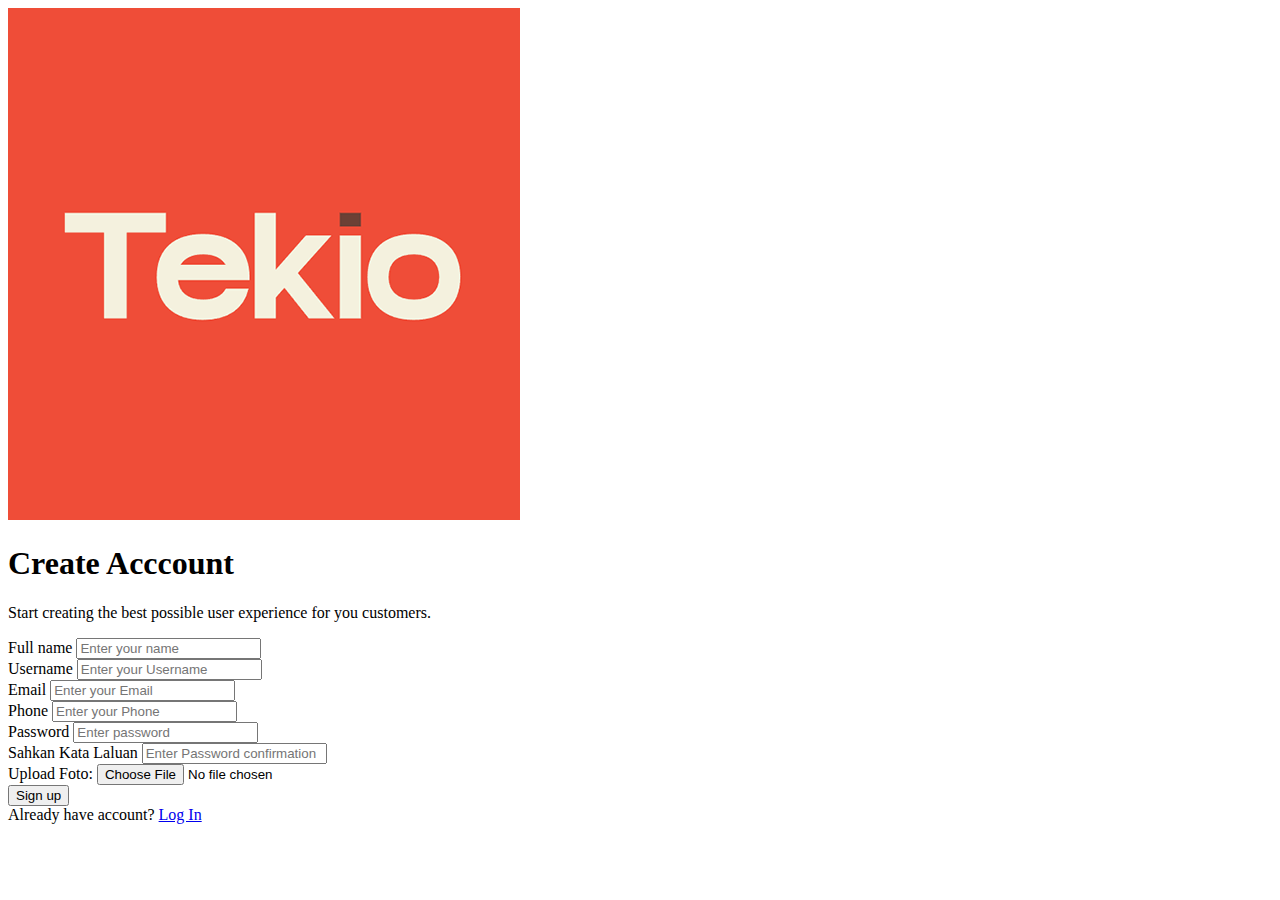
==== index.html @ 438a519e "Update index.html" ====
<!DOCTYPE html>
<html lang="en">

<head>
    <meta charset="utf-8">
    <meta http-equiv="X-UA-Compatible" content="IE=edge">
    <meta name="viewport" content="width=device-width, initial-scale=1, shrink-to-fit=no">
    <meta name="description" content="Responsive Admin &amp; Dashboard Template based on Bootstrap 5">
    <meta name="author" content="AdminKit">
    <meta name="keywords" content="adminkit, bootstrap, bootstrap 5, admin, dashboard, template, responsive, css, sass, html, theme, front-end, ui kit, web">

    <link rel="preconnect" href="https://fonts.gstatic.com">
    <link rel="shortcut icon" href="img/icons/icon-48x48.png" />

    <link rel="canonical" href="https://demo-basic.adminkit.io/pages-sign-up.html" />

    <title>Sign Up</title>

    <link href="css/app.css" rel="stylesheet">
    <link href="https://fonts.googleapis.com/css2?family=Inter:wght@300;400;600&display=swap" rel="stylesheet">
</head>

<body>
    <main class="d-flex w-100">
        <div class="container d-flex flex-column">
            <div class="row vh-100">
                <div class="col-sm-10 col-md-8 col-lg-6 col-xl-5 mx-auto d-table h-100">
                    <div class="d-table-cell align-middle">

                        <div class="text-center mt-4">
                            <img src="tekio.png">
                            <h1 class="h2 mt-3">Create Acccount</h1>
                            <p class="lead">
                                Start creating the best possible user experience for you customers.
                            </p>
                        </div>

                        <div class="card">
                            <div class="card-body">
                                <div class="m-sm-3">
                                    <form id="registerForm">                                       
                                        <div class="mb-3">
                                            <label class="form-label">Full name</label>
                                            <input class="form-control form-control-lg" type="text" id="name" required placeholder="Enter your name" />
                                        </div>
                                        <div class="mb-3">
                                            <label class="form-label">Username</label>
                                            <input class="form-control form-control-lg" type="text" id="username" required placeholder="Enter your Username" />
                                        </div>                                      
                                        <div class="mb-3">
                                            <label class="form-label">Email</label>
                                            <input class="form-control form-control-lg" type="email" id="email" required placeholder="Enter your Email" />
                                        </div>
                                        <div class="mb-3">
                                            <label class="form-label">Phone</label>
                                            <input class="form-control form-control-lg" type="number" id="contact" required placeholder="Enter your Phone" />
                                        </div>                                      
                                        <div class="mb-3">
                                            <label class="form-label">Password</label>
                                            <input class="form-control form-control-lg" type="password" id="password" required placeholder="Enter password" />
                                        </div>
                                        <div class="mb-3">
                                            <label class="form-label">Sahkan Kata Laluan</label>
                                            <input type="password" id="password_confirmation" class="form-control form-control-lg" required placeholder="Enter Password confirmation" required>
                                        </div>  
                                        <div class="mb-3">
                                            <label for="photo" class="form-label">Upload Foto:</label>
                                            <input type="file" class="form-control form-control-lg" id="photo" accept="image/*">
                                        </div>                                      
                                        <div class="d-grid gap-2 mt-3">
                                            <button type="button" class="btn btn-primary w-100" onclick="register()">Sign up</button>
                                        </div>
                                    </form>
                                </div>
                            </div>
                        </div>
                        <div class="text-center mb-3">
                            Already have account? <a href="signin.html">Log In</a>
                        </div>
                    </div>
                </div>
            </div>
        </div>
    </main>
    <script src="js/signup.js"></script>
    

</body>

</html>
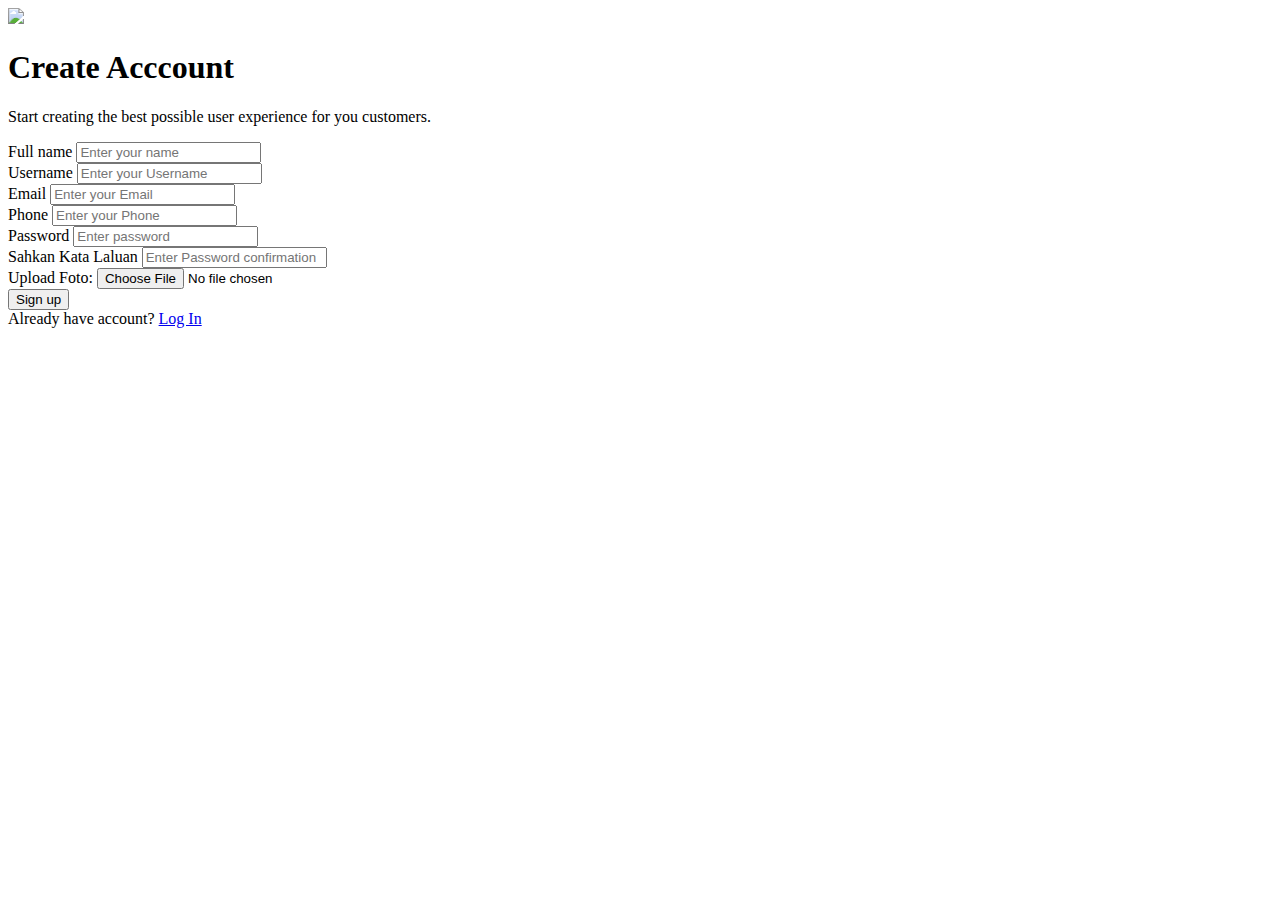
==== commit 5f8cf73d: "2nd" ====
--- a/index.html
+++ b/index.html
@@ -28,7 +28,7 @@
                     <div class="d-table-cell align-middle">
 
                         <div class="text-center mt-4">
-                            <img src="tekio.png">
+                            <img src="img/tekio.png">
                             <h1 class="h2 mt-3">Create Acccount</h1>
                             <p class="lead">
                                 Start creating the best possible user experience for you customers.
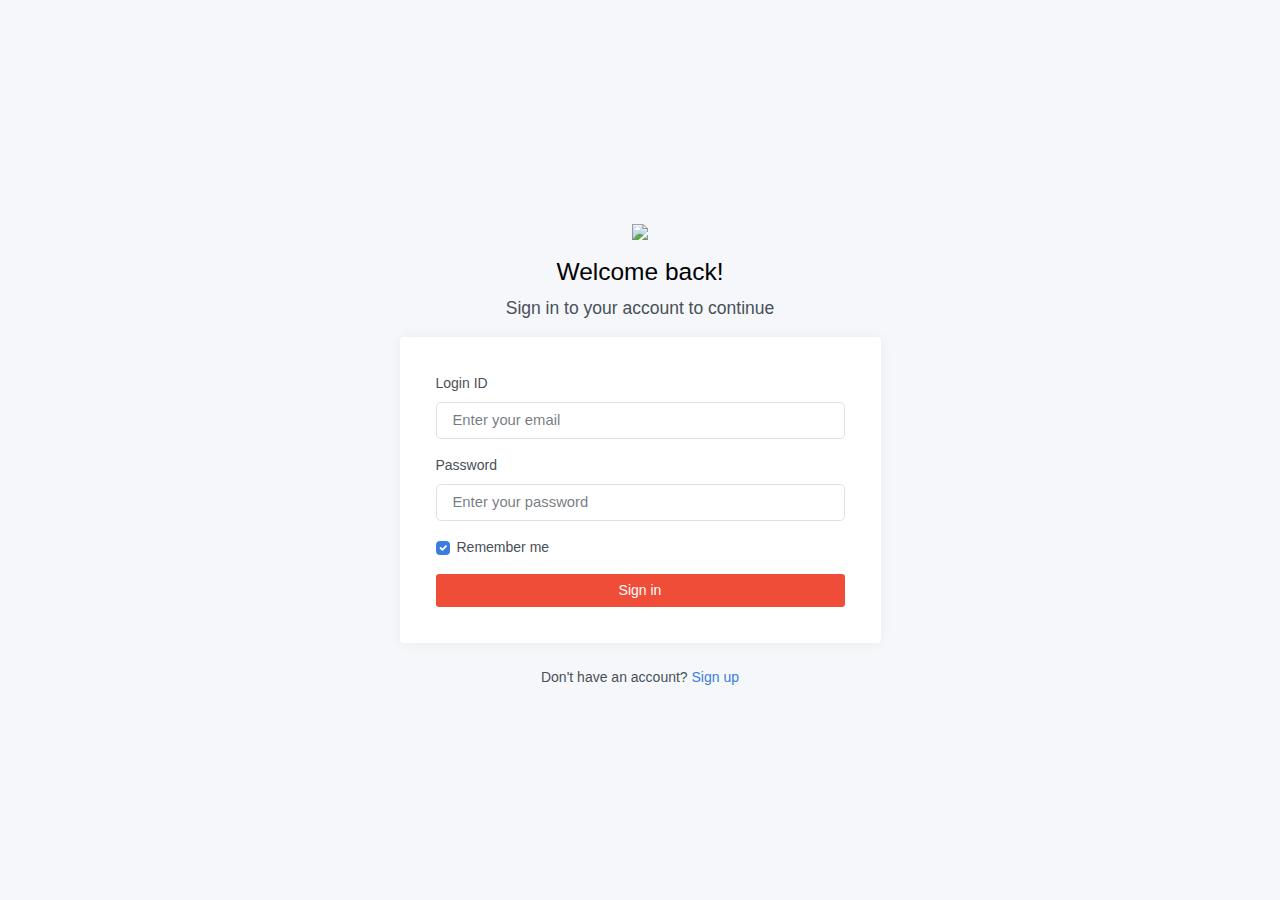
==== commit 9af2c0c6: "3rd Commit" ====
--- a/index.html
+++ b/index.html
@@ -1,90 +1,305 @@
-<!DOCTYPE html>
+<!doctype html>
 <html lang="en">
-
-<head>
+  <head>
     <meta charset="utf-8">
-    <meta http-equiv="X-UA-Compatible" content="IE=edge">
-    <meta name="viewport" content="width=device-width, initial-scale=1, shrink-to-fit=no">
-    <meta name="description" content="Responsive Admin &amp; Dashboard Template based on Bootstrap 5">
-    <meta name="author" content="AdminKit">
-    <meta name="keywords" content="adminkit, bootstrap, bootstrap 5, admin, dashboard, template, responsive, css, sass, html, theme, front-end, ui kit, web">
-
-    <link rel="preconnect" href="https://fonts.gstatic.com">
-    <link rel="shortcut icon" href="img/icons/icon-48x48.png" />
-
-    <link rel="canonical" href="https://demo-basic.adminkit.io/pages-sign-up.html" />
-
-    <title>Sign Up</title>
-
-    <link href="css/app.css" rel="stylesheet">
-    <link href="https://fonts.googleapis.com/css2?family=Inter:wght@300;400;600&display=swap" rel="stylesheet">
-</head>
-
-<body>
-    <main class="d-flex w-100">
-        <div class="container d-flex flex-column">
-            <div class="row vh-100">
-                <div class="col-sm-10 col-md-8 col-lg-6 col-xl-5 mx-auto d-table h-100">
-                    <div class="d-table-cell align-middle">
-
-                        <div class="text-center mt-4">
-                            <img src="img/tekio.png">
-                            <h1 class="h2 mt-3">Create Acccount</h1>
-                            <p class="lead">
-                                Start creating the best possible user experience for you customers.
-                            </p>
+    <meta name="viewport" content="width=device-width, initial-scale=1">
+    <title>Bootstrap demo</title>
+    <link href="https://cdn.jsdelivr.net/npm/bootstrap@5.3.3/dist/css/bootstrap.min.css" rel="stylesheet" integrity="sha384-QWTKZyjpPEjISv5WaRU9OFeRpok6YctnYmDr5pNlyT2bRjXh0JMhjY6hW+ALEwIH" crossorigin="anonymous">
+    <!-- Google Fonts -->
+    <link href="https://fonts.googleapis.com/css2?family=Open+Sans:wght@300;400;500;600;700&display=swap" rel="stylesheet">
+    <link rel="stylesheet" href="https://cdn.jsdelivr.net/npm/bootstrap-icons@1.11.3/font/bootstrap-icons.min.css">
+    <link rel="stylesheet" href="https://cdnjs.cloudflare.com/ajax/libs/font-awesome/4.7.0/css/font-awesome.css">
+    <script src="https://code.jquery.com/jquery-3.6.0.min.js"></script>
+    <link rel="stylesheet" href="css/style.css">
+  </head>
+  <body>
+
+    <!-- char-area -->
+
+                    <div class="chat-area">
+                        <!-- chatlist -->
+                        <div class="list-icon shadow-sm">
+                            <img src="img/tekio.png" width="100%">
                         </div>
-
-                        <div class="card">
-                            <div class="card-body">
-                                <div class="m-sm-3">
-                                    <form id="registerForm">                                       
-                                        <div class="mb-3">
-                                            <label class="form-label">Full name</label>
-                                            <input class="form-control form-control-lg" type="text" id="name" required placeholder="Enter your name" />
-                                        </div>
-                                        <div class="mb-3">
-                                            <label class="form-label">Username</label>
-                                            <input class="form-control form-control-lg" type="text" id="username" required placeholder="Enter your Username" />
-                                        </div>                                      
-                                        <div class="mb-3">
-                                            <label class="form-label">Email</label>
-                                            <input class="form-control form-control-lg" type="email" id="email" required placeholder="Enter your Email" />
-                                        </div>
-                                        <div class="mb-3">
-                                            <label class="form-label">Phone</label>
-                                            <input class="form-control form-control-lg" type="number" id="contact" required placeholder="Enter your Phone" />
-                                        </div>                                      
-                                        <div class="mb-3">
-                                            <label class="form-label">Password</label>
-                                            <input class="form-control form-control-lg" type="password" id="password" required placeholder="Enter password" />
-                                        </div>
-                                        <div class="mb-3">
-                                            <label class="form-label">Sahkan Kata Laluan</label>
-                                            <input type="password" id="password_confirmation" class="form-control form-control-lg" required placeholder="Enter Password confirmation" required>
-                                        </div>  
-                                        <div class="mb-3">
-                                            <label for="photo" class="form-label">Upload Foto:</label>
-                                            <input type="file" class="form-control form-control-lg" id="photo" accept="image/*">
-                                        </div>                                      
-                                        <div class="d-grid gap-2 mt-3">
-                                            <button type="button" class="btn btn-primary w-100" onclick="register()">Sign up</button>
-                                        </div>
-                                    </form>
+                        
+                        <div class="chatlist">
+                            <div class="modal-dialog-scrollable">
+                                <div class="modal-content">
+                                    <div class="chat-header shadow-sm">
+                                        <div class="msg-search">
+                                            <input type="text" class="form-control" id="inlineFormInputGroup" placeholder="Search" aria-label="search">
+                                            <a class="add" href="#"><img class="img-fluid" src="https://mehedihtml.com/chatbox/assets/img/add.svg" alt="add"></a>
+                                        </div>
+
+                                        <ul class="nav nav-tabs" id="myTab" role="tablist">
+                                            <li class="nav-item" role="presentation">
+                                                <button class="nav-link active" id="Open-tab" data-bs-toggle="tab" data-bs-target="#Open" type="button" role="tab" aria-controls="Open" aria-selected="true">Open</button>
+                                            </li>
+                                            <li class="nav-item" role="presentation">
+                                                <button class="nav-link" id="Closed-tab" data-bs-toggle="tab" data-bs-target="#Closed" type="button" role="tab" aria-controls="Closed" aria-selected="false">Closed</button>
+                                            </li>
+                                        </ul>
+                                    </div>
+
+                                    <div class="modal-body">
+                                        <!-- chat-list -->
+                                        <div class="chat-lists mt-5">
+                                            <div class="tab-content" id="myTabContent">
+                                                <div class="tab-pane fade show active" id="Open" role="tabpanel" aria-labelledby="Open-tab">
+                                                    <!-- chat-list -->
+                                                    <div class="chat-list">
+                                                        <a href="#" class="d-flex align-items-center p-1 shadow-sm">
+                                                            <div class="flex-shrink-0">
+                                                                <img class="img-fluid" src="https://mehedihtml.com/chatbox/assets/img/user.png" alt="user img" width="80%">
+                                                                <span class="active"></span>
+                                                            </div>
+                                                            <div class="flex-grow-1 ms-3">
+                                                                <h3>Mehedi Hasan</h3>
+                                                                <p>front end developer</p>
+                                                            </div>
+                                                        </a>
+                                                        
+                                                        <a href="#" class="d-flex align-items-center p-1 shadow-sm">
+                                                            <div class="flex-shrink-0">
+                                                                <img class="img-fluid" src="https://mehedihtml.com/chatbox/assets/img/user.png" alt="user img">
+                                                            </div>
+                                                            <div class="flex-grow-1 ms-3">
+                                                                <h3>Ryhan</h3>
+                                                                <p>front end developer</p>
+                                                            </div>
+                                                        </a>
+                                                        
+                                                        <a href="#" class="d-flex align-items-center">
+                                                            <div class="flex-shrink-0">
+                                                                <img class="img-fluid" src="https://mehedihtml.com/chatbox/assets/img/user.png" alt="user img">
+                                                            </div>
+                                                            <div class="flex-grow-1 ms-3">
+                                                                <h3>Malek Hasan</h3>
+                                                                <p>front end developer</p>
+                                                            </div>
+                                                        </a>
+                                                        <a href="#" class="d-flex align-items-center">
+                                                            <div class="flex-shrink-0">
+                                                                <img class="img-fluid" src="https://mehedihtml.com/chatbox/assets/img/user.png" alt="user img">
+                                                            </div>
+                                                            <div class="flex-grow-1 ms-3">
+                                                                <h3>Sadik Hasan</h3>
+                                                                <p>front end developer</p>
+                                                            </div>
+                                                        </a>
+                                                        <a href="#" class="d-flex align-items-center">
+                                                            <div class="flex-shrink-0">
+                                                                <img class="img-fluid" src="https://mehedihtml.com/chatbox/assets/img/user.png" alt="user img">
+                                                            </div>
+                                                            <div class="flex-grow-1 ms-3">
+                                                                <h3>Bulu </h3>
+                                                                <p>front end developer</p>
+                                                            </div>
+                                                        </a>
+
+
+
+                                                    </div>
+                                                    <!-- chat-list -->
+                                                </div>
+                                                <div class="tab-pane fade" id="Closed" role="tabpanel" aria-labelledby="Closed-tab">
+
+                                                    <!-- chat-list -->
+                                                    <div class="chat-list">
+                                                        <a href="#" class="d-flex align-items-center">
+                                                            <div class="flex-shrink-0">
+                                                                <img class="img-fluid" src="https://mehedihtml.com/chatbox/assets/img/user.png" alt="user img">
+                                                                <span class="active"></span>
+                                                            </div>
+                                                            <div class="flex-grow-1 ms-3">
+                                                                <h3>Mehedi Hasan</h3>
+                                                                <p>front end developer</p>
+                                                            </div>
+                                                        </a>
+                                                        <a href="#" class="d-flex align-items-center">
+                                                            <div class="flex-shrink-0">
+                                                                <img class="img-fluid" src="https://mehedihtml.com/chatbox/assets/img/user.png" alt="user img">
+                                                            </div>
+                                                            <div class="flex-grow-1 ms-3">
+                                                                <h3>Ryhan</h3>
+                                                                <p>front end developer</p>
+                                                            </div>
+                                                        </a>
+                                                        <a href="#" class="d-flex align-items-center">
+                                                            <div class="flex-shrink-0">
+                                                                <img class="img-fluid" src="https://mehedihtml.com/chatbox/assets/img/user.png" alt="user img">
+                                                            </div>
+                                                            <div class="flex-grow-1 ms-3">
+                                                                <h3>Malek Hasan</h3>
+                                                                <p>front end developer</p>
+                                                            </div>
+                                                        </a>
+                                                        <a href="#" class="d-flex align-items-center">
+                                                            <div class="flex-shrink-0">
+                                                                <img class="img-fluid" src="https://mehedihtml.com/chatbox/assets/img/user.png" alt="user img">
+                                                            </div>
+                                                            <div class="flex-grow-1 ms-3">
+                                                                <h3>Sadik Hasan</h3>
+                                                                <p>front end developer</p>
+                                                            </div>
+                                                        </a>
+                                                        <a href="#" class="d-flex align-items-center">
+                                                            <div class="flex-shrink-0">
+                                                                <img class="img-fluid" src="https://mehedihtml.com/chatbox/assets/img/user.png" alt="user img">
+                                                            </div>
+                                                            <div class="flex-grow-1 ms-3">
+                                                                <h3>Bulu </h3>
+                                                                <p>front end developer</p>
+                                                            </div>
+                                                        </a>
+
+
+                                                    </div>
+                                                    <!-- chat-list -->
+                                                </div>
+                                            </div>
+
+                                        </div>
+                                        <!-- chat-list -->
+                                    </div>
                                 </div>
                             </div>
                         </div>
-                        <div class="text-center mb-3">
-                            Already have account? <a href="signin.html">Log In</a>
+                        <!-- chatlist -->
+
+
+
+                        <!-- chatbox -->
+                        <div class="chatbox border-0 shadow">
+                            <div class="modal-dialog-scrollable">
+                                <div class="modal-content">
+                                    <div class="msg-head border-0 shadow">
+                                        <div class="row">
+                                            <div class="col-8">
+                                                <div class="d-flex align-items-center">
+                                                    <span class="chat-icon"><img class="img-fluid" src="https://mehedihtml.com/chatbox/assets/img/arroleftt.svg" alt="image title"></span>
+                                                    <div class="flex-shrink-0">
+                                                        <img class="img-fluid" src="https://mehedihtml.com/chatbox/assets/img/user.png" alt="user img">
+                                                    </div>
+                                                    <div class="flex-grow-1 ms-3">
+                                                        <h3>Mehedi Hasan</h3>
+                                                        <p>front end developer</p>
+                                                    </div>
+                                                </div>
+                                            </div>
+                                            <div class="col-4">
+                                                <ul class="moreoption">
+                                                    <li class="navbar nav-item dropdown">
+                                                        <a class="nav-link dropdown-toggle" href="#" role="button" data-bs-toggle="dropdown" aria-expanded="false"><i class="fa fa-ellipsis-v" aria-hidden="true"></i></a>
+                                                        <ul class="dropdown-menu">
+                                                            <li><a class="dropdown-item" href="#">Action</a></li>
+                                                            <li><a class="dropdown-item" href="#">Another action</a></li>
+                                                            <li>
+                                                                <hr class="dropdown-divider">
+                                                            </li>
+                                                            <li><a class="dropdown-item" href="#">Something else here</a></li>
+															<li><a class="dropdown-item" href="#" onclick="Logout()">Logout</a></li>
+                                                        </ul>
+                                                    </li>
+                                                </ul>
+                                            </div>
+                                        </div>
+                                    </div>
+
+
+                                    <div class="modal-body background">
+                                        <div class="msg-body p-5">
+                                            <ul>
+                                                <li class="sender">
+                                                    <p class="shadow"> Hey, Are you there? </p>
+                                                    <span class="time">10:06 am</span>
+                                                </li>
+                                                <li class="sender">
+                                                    <p> Hey, Are you there? </p>
+                                                    <span class="time">10:16 am</span>
+                                                </li>
+                                                <li class="repaly">
+                                                    <p class="shadow">yes!</p>
+                                                    <span class="time">10:20 am</span>
+                                                </li>
+                                                <li class="sender">
+                                                    <p class="shadow"> Hey, Are you there? </p>
+                                                    <span class="time">10:26 am</span>
+                                                </li>
+                                                <li class="sender">
+                                                    <p class="shadow"> Hey, Are you there? </p>
+                                                    <span class="time">10:32 am</span>
+                                                </li>
+                                                <li class="repaly">
+                                                    <p class="shadow">How are you?</p>
+                                                    <span class="time">10:35 am</span>
+                                                </li>
+                                                <li>
+                                                    <div class="divider">
+                                                        <h6>Today</h6>
+                                                    </div>
+                                                </li>
+
+                                                <li class="repaly">
+                                                    <p> yes, tell me</p>
+                                                    <span class="time">10:36 am</span>
+                                                </li>
+                                                <li class="repaly">
+                                                    <p>yes... on it</p>
+                                                    <span class="time">junt now</span>
+                                                </li>
+
+                                            </ul>
+                                        </div>
+                                    </div>
+
+                                    <div class="send-box border-0 shadow-lg">
+                                        <form action="">
+                                            <!-- Textarea with icon on the left and right -->
+                                            <div class="input-group">
+                                              <span class="input-group-text">
+                                                <i class="bi bi-emoji-smile"></i>&nbsp;&nbsp;
+                                              </span>
+                                              <textarea class="form-control border-start-0 border-end-0" placeholder="Write message…" rows="2" aria-label="message…"></textarea>
+                                              <span class="input-group-text">
+                                                <i class="fa fa-paper-plane"></i>
+                                              </span>
+                                            </div>
+                                        </form>
+
+                                        <div class="send-btns">
+                                            <div class="attach">
+                                                <div class="button-wrapper">
+                                                    <span class="label">
+                                                        <img class="img-fluid" src="https://mehedihtml.com/chatbox/assets/img/upload.svg" alt="image title"> attached file 
+                                                    </span><input type="file" name="upload" id="upload" class="upload-box" placeholder="Upload File" aria-label="Upload File">
+                                                </div>
+
+                                                <select class="form-control" id="exampleFormControlSelect1">
+                                                    <option>Select template</option>
+                                                    <option>Template 1</option>
+                                                    <option>Template 2</option>
+                                                </select>
+
+                                                <div class="add-apoint">
+                                                    <a href="#" data-toggle="modal" data-target="#exampleModal4"><svg xmlns="http://www.w3.org/2000/svg" width="16" height="16" viewbox="0 0 16 16" fill="none"><path d="M8 16C3.58862 16 0 12.4114 0 8C0 3.58862 3.58862 0 8 0C12.4114 0 16 3.58862 16 8C16 12.4114 12.4114 16 8 16ZM8 1C4.14001 1 1 4.14001 1 8C1 11.86 4.14001 15 8 15C11.86 15 15 11.86 15 8C15 4.14001 11.86 1 8 1Z" fill="#7D7D7D"/><path d="M11.5 8.5H4.5C4.224 8.5 4 8.276 4 8C4 7.724 4.224 7.5 4.5 7.5H11.5C11.776 7.5 12 7.724 12 8C12 8.276 11.776 8.5 11.5 8.5Z" fill="#7D7D7D"/><path d="M8 12C7.724 12 7.5 11.776 7.5 11.5V4.5C7.5 4.224 7.724 4 8 4C8.276 4 8.5 4.224 8.5 4.5V11.5C8.5 11.776 8.276 12 8 12Z" fill="#7D7D7D"/></svg> Appoinment</a>
+                                                </div>
+                                            </div>
+                                        </div>
+
+                                    </div>
+                                </div>
+                            </div>
                         </div>
                     </div>
-                </div>
-            </div>
-        </div>
-    </main>
-    <script src="js/signup.js"></script>
-    
-
-</body>
-
+                    <!-- chatbox -->
+
+
+
+    <!-- char-area -->
+    <!-- char-area -->
+
+    <script src="js/index.js"></script>
+    <script src="https://cdn.jsdelivr.net/npm/bootstrap@5.3.3/dist/js/bootstrap.bundle.min.js" integrity="sha384-YvpcrYf0tY3lHB60NNkmXc5s9fDVZLESaAA55NDzOxhy9GkcIdslK1eN7N6jIeHz" crossorigin="anonymous"></script>
+  </body>
 </html>
--- a/css/style.css
+++ b/css/style.css
@@ -0,0 +1,783 @@
+/* **********************************
+Reset CSS
+************************************** */
+
+html,
+body,
+div,
+span,
+applet,
+object,
+iframe,
+h1,
+h2,
+h3,
+h4,
+h5,
+h6,
+p,
+blockquote,
+pre,
+a,
+abbr,
+acronym,
+address,
+big,
+cite,
+code,
+del,
+dfn,
+em,
+img,
+ins,
+kbd,
+q,
+s,
+samp,
+small,
+strike,
+strong,
+sub,
+sup,
+tt,
+var,
+b,
+u,
+i,
+center,
+dl,
+dt,
+dd,
+ol,
+ul,
+li,
+fieldset,
+form,
+label,
+legend,
+table,
+caption,
+tbody,
+tfoot,
+thead,
+tr,
+th,
+td,
+article,
+aside,
+canvas,
+details,
+embed,
+figure,
+figcaption,
+footer,
+header,
+hgroup,
+menu,
+nav,
+output,
+ruby,
+section,
+summary,
+time,
+mark,
+audio,
+video {
+    margin: 0;
+    padding: 0;
+    border: 0;
+    font-size: 100%;
+    font: inherit;
+    vertical-align: baseline;
+}
+
+
+/* HTML5 display-role reset for older browsers */
+
+article,
+aside,
+details,
+figcaption,
+figure,
+footer,
+header,
+hgroup,
+menu,
+nav,
+section {
+    display: block;
+}
+
+body {
+    line-height: 1.5;
+}
+
+ol,
+ul {
+    list-style: none;
+}
+
+blockquote,
+q {
+    quotes: none;
+}
+
+blockquote:before,
+blockquote:after,
+q:before,
+q:after {
+    content: '';
+    content: none;
+}
+
+table {
+    border-collapse: collapse;
+    border-spacing: 0;
+}
+
+
+/********************************
+ Typography Style
+******************************** */
+
+body {
+    margin: 0;
+    font-family: 'Open Sans', sans-serif;
+    line-height: 1.5;
+    -webkit-font-smoothing: antialiased;
+    -moz-osx-font-smoothing: grayscale;
+}
+
+html {
+    min-height: 100%;
+    -webkit-font-smoothing: antialiased;
+    -moz-osx-font-smoothing: grayscale;
+}
+
+h1 {
+    font-size: 36px;
+}
+
+h2 {
+    font-size: 30px;
+}
+
+h3 {
+    font-size: 26px;
+}
+
+h4 {
+    font-size: 22px;
+}
+
+h5 {
+    font-size: 18px;
+}
+
+h6 {
+    font-size: 16px;
+}
+
+p {
+    font-size: 15px;
+}
+
+a {
+    text-decoration: none;
+    font-size: 15px;
+}
+
+* {
+  margin-bottom: 0;
+}
+
+
+/* *******************************
+message-area
+******************************** */
+
+.message-area {
+    height: 100vh;
+    overflow: hidden;
+    padding: 30px 0;
+    background: #f5f5f5;
+}
+
+.chat-area {
+    position: relative;
+    width: 100%;
+    background-color: #fff;
+    border-radius: 0.3rem;
+    height: 100vh;
+    overflow: hidden;
+    min-height: calc(100% - 1rem);
+}
+
+.list-icon{	
+    outline: 0;
+    height: 100%;
+    overflow: hidden;
+    width: 70px;
+    float: left;
+    padding: 15px;	
+}
+
+.chatlist {
+    outline: 0;
+    height: 100%;
+    overflow: hidden;
+    width: 400px;
+    float: left;
+    padding: 15px;
+}
+
+.chat-area .modal-content {
+    border: none;
+    border-radius: 0;
+    outline: 0;
+    height: 100%;
+}
+
+.chat-area .modal-dialog-scrollable {
+    height: 100% !important;
+}
+
+.chatbox {
+    width: auto;
+    overflow: hidden;
+    height: 100%;
+    border-left: 1px solid #ccc;
+}
+
+.chatbox .modal-dialog,
+.chatlist .modal-dialog {
+    max-width: 100%;
+    margin: 0;
+}
+
+.msg-search {
+    display: flex;
+    align-items: center;
+    justify-content: space-between;
+}
+
+.chat-area .form-control {
+    display: block;
+    width: 80%;
+    padding: 0.375rem 0.75rem;
+    font-size: 14px;
+    font-weight: 400;
+    line-height: 1.5;
+    color: #222;
+    background-color: #fff;
+    background-clip: padding-box;
+    border: 1px solid #ccc;
+    -webkit-appearance: none;
+    -moz-appearance: none;
+    appearance: none;
+    border-radius: 0.25rem;
+    transition: border-color .15s ease-in-out, box-shadow .15s ease-in-out;
+}
+
+.chat-area .form-control:focus {
+    outline: 0;
+    box-shadow: inherit;
+}
+
+a.add img {
+    height: 36px;
+}
+
+.chat-area .nav-tabs {
+    border-bottom: 1px solid #dee2e6;
+    align-items: center;
+    justify-content: space-between;
+    flex-wrap: inherit;
+}
+
+.chat-area .nav-tabs .nav-item {
+    width: 100%;
+}
+
+.chat-area .nav-tabs .nav-link {
+    width: 100%;
+    color: #180660;
+    font-size: 14px;
+    font-weight: 500;
+    line-height: 1.5;
+    text-transform: capitalize;
+    margin-top: 5px;
+    margin-bottom: -1px;
+    background: 0 0;
+    border: 1px solid transparent;
+    border-top-left-radius: 0.25rem;
+    border-top-right-radius: 0.25rem;
+}
+
+.chat-area .nav-tabs .nav-item.show .nav-link,
+.chat-area .nav-tabs .nav-link.active {
+    color: #222;
+    background-color: #fff;
+    border-color: transparent transparent #000;
+}
+
+.chat-area .nav-tabs .nav-link:focus,
+.chat-area .nav-tabs .nav-link:hover {
+    border-color: transparent transparent #000;
+    isolation: isolate;
+}
+
+.chat-list h3 {
+    color: #222;
+    font-size: 16px;
+    font-weight: 500;
+    line-height: 1.5;
+    text-transform: capitalize;
+    margin-bottom: 0;
+}
+
+.chat-list p {
+    color: #343434;
+    font-size: 14px;
+    font-weight: 400;
+    line-height: 1.5;
+    text-transform: capitalize;
+    margin-bottom: 0;
+}
+
+.chat-list a.d-flex {
+    margin-bottom: 15px;
+    position: relative;
+    text-decoration: none;
+}
+
+.chat-list .active {
+    display: block;
+    content: '';
+    clear: both;
+    position: absolute;
+    bottom: 3px;
+    left: 34px;
+    height: 12px;
+    width: 12px;
+    background: #00DB75;
+    border-radius: 50%;
+    border: 2px solid #fff;
+}
+
+.msg-head h3 {
+    color: #222;
+    font-size: 18px;
+    font-weight: 600;
+    line-height: 1.5;
+    margin-bottom: 0;
+}
+
+.msg-head p {
+    color: #343434;
+    font-size: 14px;
+    font-weight: 400;
+    line-height: 1.5;
+    text-transform: capitalize;
+    margin-bottom: 0;
+}
+
+.msg-head {
+    padding: 15px;
+    border-bottom: 1px solid #ccc;
+}
+
+.moreoption {
+    display: flex;
+    align-items: center;
+    justify-content: end;
+}
+
+.moreoption .navbar {
+    padding: 0;
+}
+
+.moreoption li .nav-link {
+    color: #222;
+    font-size: 16px;
+}
+
+.moreoption .dropdown-toggle::after {
+    display: none;
+}
+
+.moreoption .dropdown-menu[data-bs-popper] {
+    top: 100%;
+    left: auto;
+    right: 0;
+    margin-top: 0.125rem;
+}
+
+.msg-body ul {
+    overflow: hidden;
+}
+
+.msg-body ul li {
+    list-style: none;
+    margin: 15px 0;
+}
+
+.msg-body ul li.sender {
+    display: block;
+    width: 100%;
+    position: relative;
+}
+
+.msg-body ul li.sender:before {
+    display: block;
+    clear: both;
+    content: '';
+    position: absolute;
+    top: -6px;
+    left: -7px;
+    width: 0;
+    height: 0;
+    border-style: solid;
+    border-width: 0 12px 15px 12px;
+    border-color: transparent transparent #f5f5f5 transparent;
+    -webkit-transform: rotate(-37deg);
+    -ms-transform: rotate(-37deg);
+    transform: rotate(-37deg);
+}
+
+.msg-body ul li.sender p {
+    color: #000;
+    font-size: 14px;
+    line-height: 1.5;
+    font-weight: 400;
+    padding: 15px;
+    background: #f5f5f5;
+    display: inline-block;
+    border-bottom-left-radius: 10px;
+    border-top-right-radius: 10px;
+    border-bottom-right-radius: 10px;
+    margin-bottom: 0;
+}
+
+.msg-body ul li.sender p b {
+    display: block;
+    color: #180660;
+    font-size: 14px;
+    line-height: 1.5;
+    font-weight: 500;
+}
+
+.msg-body ul li.repaly {
+    display: block;
+    width: 100%;
+    text-align: right;
+    position: relative;
+}
+
+.msg-body ul li.repaly:before {
+    display: block;
+    clear: both;
+    content: '';
+    position: absolute;
+    bottom: 15px;
+    right: -7px;
+    width: 0;
+    height: 0;
+    border-style: solid;
+    border-width: 0 12px 15px 12px;
+    border-color: transparent transparent #17c5fe transparent;
+    -webkit-transform: rotate(37deg);
+    -ms-transform: rotate(37deg);
+    transform: rotate(37deg);
+}
+
+.msg-body ul li.repaly p {
+    color: #fff;
+    font-size: 14px;
+    line-height: 1.5;
+    font-weight: 400;
+    padding: 15px;
+    background: #17c5fe;
+    display: inline-block;
+    border-top-left-radius: 10px;
+    border-top-right-radius: 10px;
+    border-bottom-left-radius: 10px;
+    margin-bottom: 0;
+}
+
+.msg-body ul li.repaly p b {
+    display: block;
+    color: #061061;
+    font-size: 14px;
+    line-height: 1.5;
+    font-weight: 500;
+}
+
+.msg-body ul li.repaly:after {
+    display: block;
+    content: '';
+    clear: both;
+}
+
+.time {
+    display: block;
+    color: #000;
+    font-size: 12px;
+    line-height: 1.5;
+    font-weight: 400;
+}
+
+li.repaly .time {
+    margin-right: 20px;
+}
+
+.divider {
+    position: relative;
+    z-index: 1;
+    text-align: center;
+}
+
+.msg-body h6 {
+    text-align: center;
+    font-weight: normal;
+    font-size: 14px;
+    line-height: 1.5;
+    color: #222;
+    background: #fff;
+    display: inline-block;
+    padding: 0 5px;
+    margin-bottom: 0;
+}
+
+.divider:after {
+    display: block;
+    content: '';
+    clear: both;
+    position: absolute;
+    top: 12px;
+    left: 0;
+    border-top: 1px solid #EBEBEB;
+    width: 100%;
+    height: 100%;
+    z-index: -1;
+}
+
+.send-box {
+    padding: 15px;
+    border-top: 1px solid #ccc;
+}
+
+.send-box form {
+    display: flex;
+    align-items: center;
+    justify-content: space-between;
+    margin-bottom: 15px;
+}
+
+.send-box .form-control {
+    display: block;
+    width: 85%;
+    padding: 0.375rem 0.75rem;
+    font-size: 14px;
+    font-weight: 400;
+    line-height: 1.5;
+    color: #222;
+    background-color: #fff;
+    background-clip: padding-box;
+    border: 1px solid #ccc;
+    -webkit-appearance: none;
+    -moz-appearance: none;
+    appearance: none;
+    border-radius: 0.25rem;
+    transition: border-color .15s ease-in-out, box-shadow .15s ease-in-out;
+}
+
+.send-box button {
+    border: none;
+    background: #3867d6;
+    padding: 0.375rem 5px;
+    color: #fff;
+    border-radius: 0.25rem;
+    font-size: 14px;
+    font-weight: 400;
+    width: 24%;
+    margin-left: 1%;
+}
+
+.send-box button i {
+    margin-right: 5px;
+}
+
+.send-btns .button-wrapper {
+    position: relative;
+    width: 125px;
+    height: auto;
+    text-align: left;
+    margin: 0 auto;
+    display: block;
+    background: #F6F7FA;
+    border-radius: 3px;
+    padding: 5px 15px;
+    float: left;
+    margin-right: 5px;
+    margin-bottom: 5px;
+    overflow: hidden;
+}
+
+.send-btns .button-wrapper span.label {
+    position: relative;
+    z-index: 1;
+    display: -webkit-box;
+    display: -ms-flexbox;
+    display: flex;
+    -webkit-box-align: center;
+    -ms-flex-align: center;
+    align-items: center;
+    width: 100%;
+    cursor: pointer;
+    color: #343945;
+    font-weight: 400;
+    text-transform: capitalize;
+    font-size: 13px;
+}
+
+#upload {
+    display: inline-block;
+    position: absolute;
+    z-index: 1;
+    width: 100%;
+    height: 100%;
+    top: 0;
+    left: 0;
+    opacity: 0;
+    cursor: pointer;
+}
+
+.send-btns .attach .form-control {
+    display: inline-block;
+    width: 120px;
+    height: auto;
+    padding: 5px 8px;
+    font-size: 13px;
+    font-weight: 400;
+    line-height: 1.5;
+    color: #343945;
+    background-color: #F6F7FA;
+    background-clip: padding-box;
+    border: 1px solid #F6F7FA;
+    border-radius: 3px;
+    margin-bottom: 5px;
+}
+
+.send-btns .button-wrapper span.label img {
+    margin-right: 5px;
+}
+
+.button-wrapper {
+    position: relative;
+    width: 100px;
+    height: 100px;
+    text-align: center;
+    margin: 0 auto;
+}
+
+button:focus {
+    outline: 0;
+}
+
+.add-apoint {
+    display: inline-block;
+    margin-left: 5px;
+}
+
+.add-apoint a {
+    text-decoration: none;
+    background: #F6F7FA;
+    border-radius: 8px;
+    padding: 8px 8px;
+    font-size: 13px;
+    font-weight: 400;
+    line-height: 1.2;
+    color: #343945;
+}
+
+.add-apoint a svg {
+    margin-right: 5px;
+}
+
+.chat-icon {
+    display: none;
+}
+
+.closess i {
+    display: none;
+}
+
+
+
+@media (max-width: 767px) {
+    .chat-icon {
+        display: block;
+        margin-right: 5px;
+    }
+	.list-icon{
+		display: none;
+	}
+    .chatlist {
+        width: 100%;
+    }
+    .chatbox {
+        width: 100%;
+        position: absolute;
+        left: 1000px;
+        right: 0;
+        background: #fff;
+        transition: all 0.5s ease;
+        border-left: none;
+    }
+    .showbox {
+        left: 0 !important;
+        transition: all 0.5s ease;
+    }
+    .msg-head h3 {
+        font-size: 14px;
+    }
+    .msg-head p {
+        font-size: 12px;
+    }
+    .msg-head .flex-shrink-0 img {
+        height: 30px;
+    }
+    .send-box button {
+        width: 28%;
+    }
+    .send-box .form-control {
+        width: 70%;
+    }
+    .chat-list h3 {
+        font-size: 14px;
+    }
+    .chat-list p {
+        font-size: 12px;
+    }
+    .msg-body ul li.sender p {
+        font-size: 13px;
+        padding: 8px;
+        border-bottom-left-radius: 6px;
+        border-top-right-radius: 6px;
+        border-bottom-right-radius: 6px;
+    }
+    .msg-body ul li.repaly p {
+        font-size: 13px;
+        padding: 8px;
+        border-top-left-radius: 6px;
+        border-top-right-radius: 6px;
+        border-bottom-left-radius: 6px;
+    }
+}
+
+
+    .background {
+      background-image: url('../img/back1.png');
+      background-repeat: repeat; /* Elakkan pengulangan imej */
+	}
